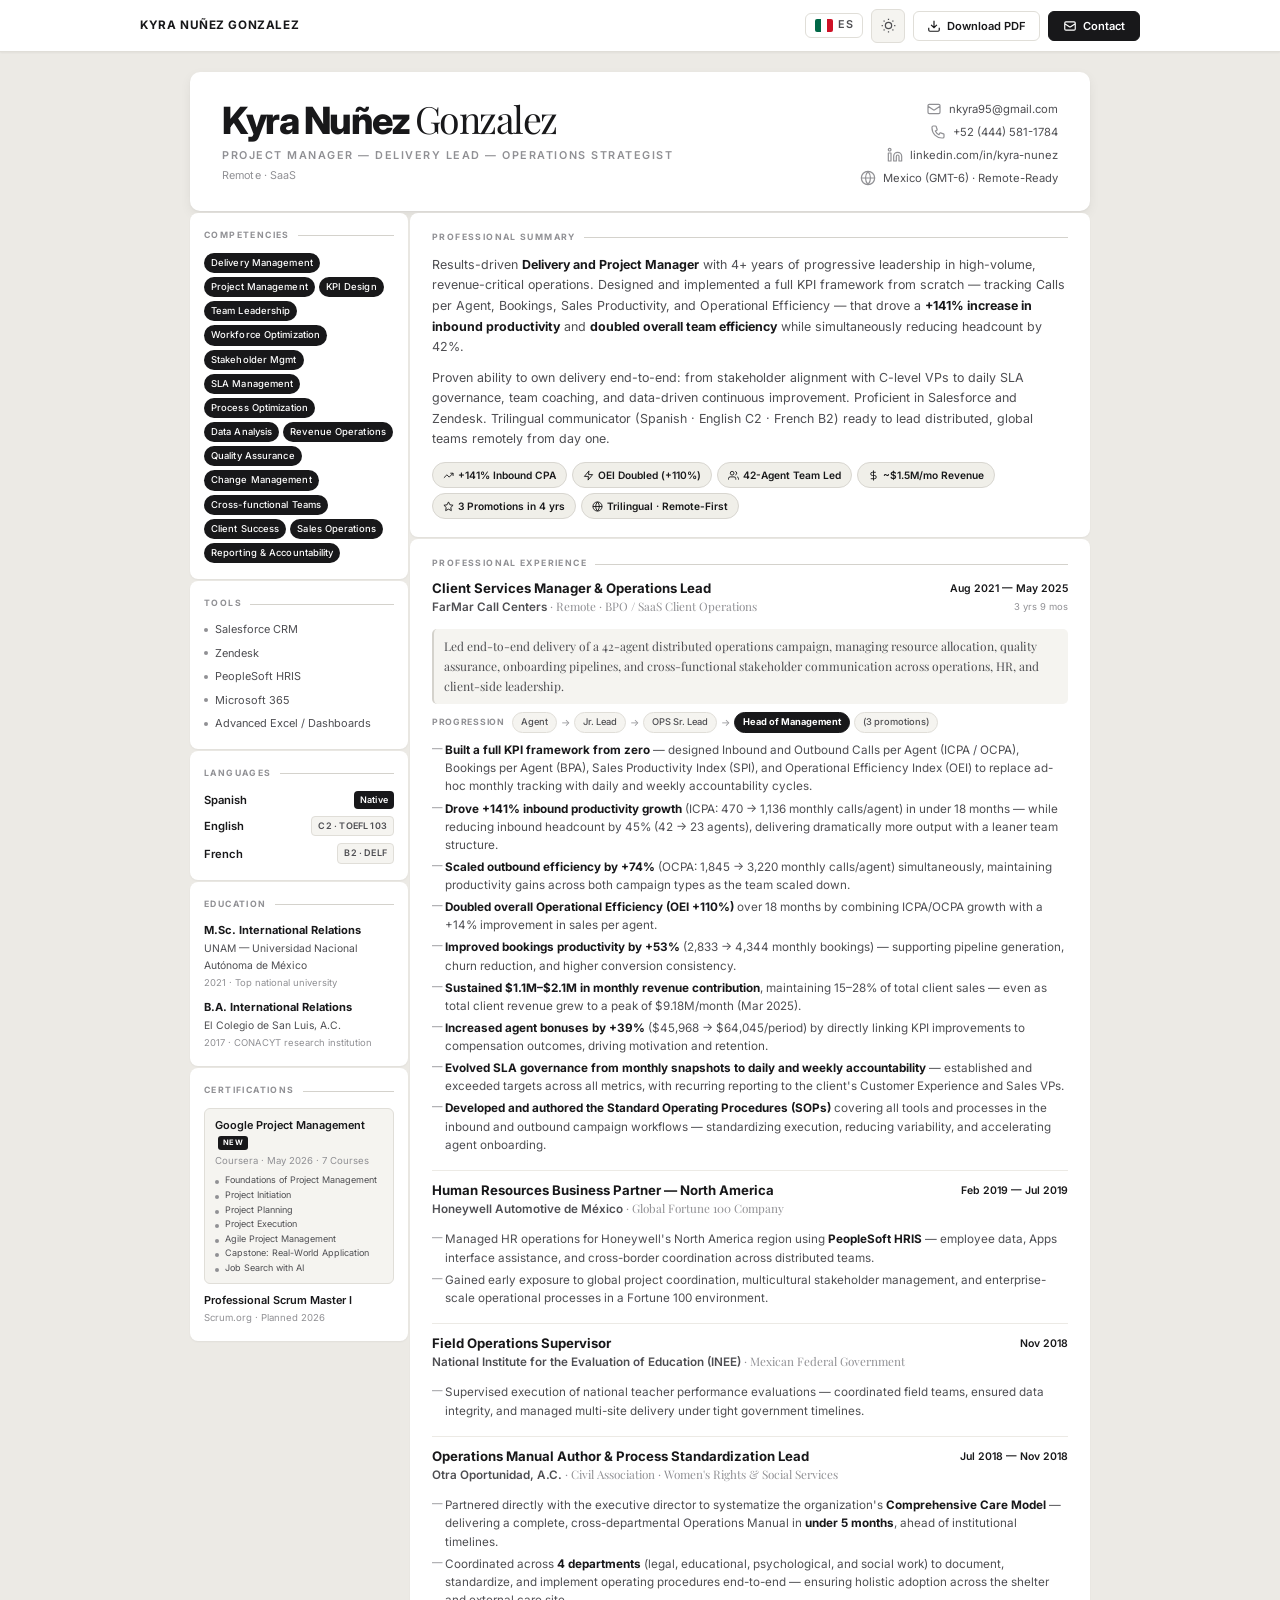
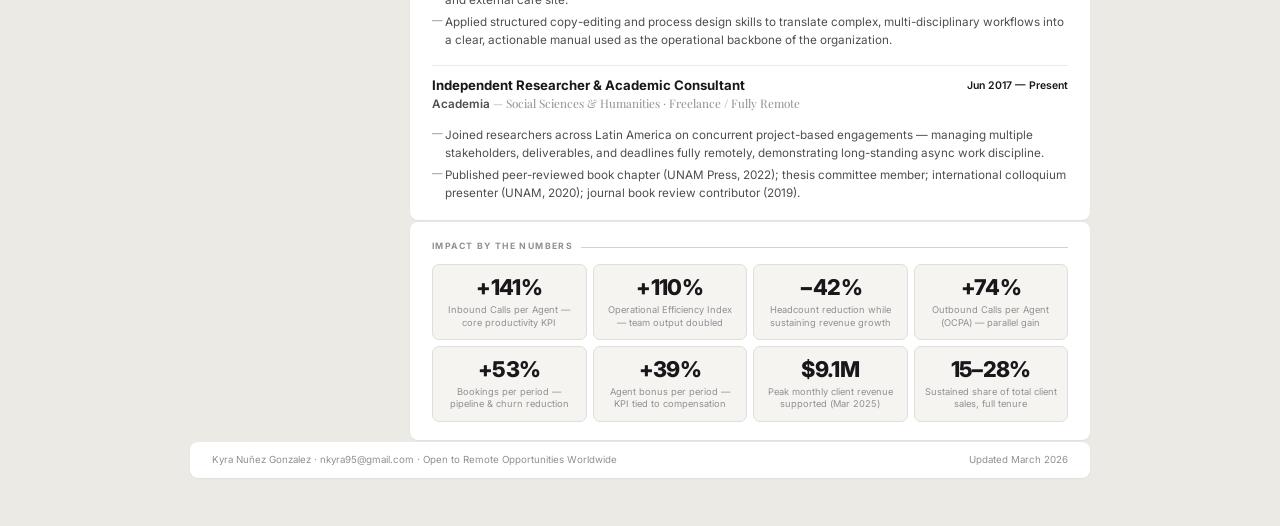
==== cv/index.html @ 31fbdba8 "Move CV to /cv/ subdirectory under kyranunez.work - Copy kyra-cv files into cv/ subfolder (index, st" ====
<!DOCTYPE html>
<html lang="en" data-theme="light">
<head>
  <meta charset="UTF-8" />
  <meta name="viewport" content="width=device-width, initial-scale=1.0" />
  <title>Kyra Nuñez Gonzalez — Project Manager | Delivery Manager</title>
  <link rel="preconnect" href="https://fonts.googleapis.com" />
  <link rel="preconnect" href="https://fonts.gstatic.com" crossorigin />
  <link href="https://fonts.googleapis.com/css2?family=Inter:wght@300;400;500;600;700;800&family=Playfair+Display:wght@400;700&display=swap" rel="stylesheet" />
  <link rel="stylesheet" href="style.css" />
</head>
<body>

  <!-- TOOLBAR -->
  <div class="toolbar no-print">
    <div class="toolbar-inner">
      <span class="toolbar-brand">Kyra Nuñez Gonzalez</span>
      <div class="toolbar-actions">
        <a class="lang-switch no-print" href="index-es.html" title="Ver en español">
          <svg width="18" height="13" viewBox="0 0 18 13" style="border-radius:2px;display:block"><rect width="6" height="13" fill="#006847"/><rect x="6" width="6" height="13" fill="#FFFFFF"/><rect x="12" width="6" height="13" fill="#CE1126"/></svg>
          <span>ES</span>
        </a>
        <button class="btn-icon" id="themeToggle" title="Toggle dark mode" aria-label="Toggle dark mode">
          <svg id="iconSun" width="15" height="15" fill="none" viewBox="0 0 24 24" stroke="currentColor" stroke-width="2"><circle cx="12" cy="12" r="5"/><path d="M12 1v2M12 21v2M4.22 4.22l1.42 1.42M18.36 18.36l1.42 1.42M1 12h2M21 12h2M4.22 19.78l1.42-1.42M18.36 5.64l1.42-1.42"/></svg>
          <svg id="iconMoon" width="15" height="15" fill="none" viewBox="0 0 24 24" stroke="currentColor" stroke-width="2" style="display:none"><path d="M21 12.79A9 9 0 1111.21 3 7 7 0 0021 12.79z"/></svg>
        </button>
        <button class="btn-outline no-print" onclick="window.print()">
          <svg width="14" height="14" fill="none" viewBox="0 0 24 24" stroke="currentColor" stroke-width="2"><path d="M21 15v4a2 2 0 01-2 2H5a2 2 0 01-2-2v-4M7 10l5 5 5-5M12 15V3"/></svg>
          Download PDF
        </button>
        <button class="btn-primary no-print" onclick="copyEmail()">
          <svg width="14" height="14" fill="none" viewBox="0 0 24 24" stroke="currentColor" stroke-width="2"><path d="M3 8l7.89 5.26a2 2 0 002.22 0L21 8M5 19h14a2 2 0 002-2V7a2 2 0 00-2-2H5a2 2 0 00-2 2v10a2 2 0 002 2z"/></svg>
          Contact
        </button>
      </div>
    </div>
  </div>

  <div class="cv-page-wrapper">
    <div class="cv-page">

      <!-- ══ HEADER ══ -->
      <header class="cv-header">
        <div class="header-left">
          <h1 class="name">Kyra Nuñez <span class="name-serif">Gonzalez</span></h1>
          <p class="title">Project Manager — Delivery Lead — Operations Strategist</p>
          <p class="subtitle">Remote · SaaS</p>
        </div>
        <div class="header-right">
          <div class="contact-grid">
            <a href="mailto:nkyra95@gmail.com" class="contact-item">
              <svg class="ci-icon" fill="none" viewBox="0 0 24 24" stroke="currentColor" stroke-width="1.8"><path stroke-linecap="round" stroke-linejoin="round" d="M3 8l7.89 5.26a2 2 0 002.22 0L21 8M5 19h14a2 2 0 002-2V7a2 2 0 00-2-2H5a2 2 0 00-2 2v10a2 2 0 002 2z"/></svg>
              nkyra95@gmail.com
            </a>
            <a href="tel:+524445811784" class="contact-item">
              <svg class="ci-icon" fill="none" viewBox="0 0 24 24" stroke="currentColor" stroke-width="1.8"><path stroke-linecap="round" stroke-linejoin="round" d="M3 5a2 2 0 012-2h3.28a1 1 0 01.948.684l1.498 4.493a1 1 0 01-.502 1.21l-2.257 1.13a11.042 11.042 0 005.516 5.516l1.13-2.257a1 1 0 011.21-.502l4.493 1.498a1 1 0 01.684.949V19a2 2 0 01-2 2h-1C9.716 21 3 14.284 3 6V5z"/></svg>
              +52 (444) 581-1784
            </a>
            <a href="https://www.linkedin.com/in/kyra-n%C3%BA%C3%B1ez-gonz%C3%A1lez-5ab822146/" target="_blank" class="contact-item">
              <svg class="ci-icon" fill="none" viewBox="0 0 24 24" stroke="currentColor" stroke-width="1.8"><path stroke-linecap="round" stroke-linejoin="round" d="M16 8a6 6 0 016 6v7h-4v-7a2 2 0 00-2-2 2 2 0 00-2 2v7h-4v-7a6 6 0 016-6zM2 9h4v12H2z"/><circle cx="4" cy="4" r="2" stroke="currentColor" stroke-width="1.8"/></svg>
              linkedin.com/in/kyra-nunez
            </a>
            <div class="contact-item">
              <svg class="ci-icon" fill="none" viewBox="0 0 24 24" stroke="currentColor" stroke-width="1.8"><circle cx="12" cy="12" r="10"/><path d="M2 12h20M12 2a15.3 15.3 0 010 20M12 2a15.3 15.3 0 000 20"/></svg>
              Mexico (GMT-6) · Remote-Ready
            </div>
          </div>
        </div>
      </header>

      <!-- ══ BODY ══ -->
      <div class="cv-body">

        <!-- ─── SIDEBAR ─── -->
        <aside class="cv-sidebar">

          <div class="sidebar-card">
            <h2 class="section-heading">Competencies</h2>
            <div class="tag-grid">
              <span class="tag">Delivery Management</span>
              <span class="tag">Project Management</span>
              <span class="tag">KPI Design</span>
              <span class="tag">Team Leadership</span>
              <span class="tag">Workforce Optimization</span>
              <span class="tag">Stakeholder Mgmt</span>
              <span class="tag">SLA Management</span>
              <span class="tag">Process Optimization</span>
              <span class="tag">Data Analysis</span>
              <span class="tag">Revenue Operations</span>
              <span class="tag">Quality Assurance</span>
              <span class="tag">Change Management</span>
              <span class="tag">Cross-functional Teams</span>
              <span class="tag">Client Success</span>
              <span class="tag">Sales Operations</span>
              <span class="tag">Reporting &amp; Accountability</span>
            </div>
          </div>

          <div class="sidebar-card">
            <h2 class="section-heading">Tools</h2>
            <ul class="tool-list">
              <li class="tool-row"><span class="tool-dot"></span>Salesforce CRM</li>
              <li class="tool-row"><span class="tool-dot"></span>Zendesk</li>
              <li class="tool-row"><span class="tool-dot"></span>PeopleSoft HRIS</li>
              <li class="tool-row"><span class="tool-dot"></span>Microsoft 365</li>
              <li class="tool-row"><span class="tool-dot"></span>Advanced Excel / Dashboards</li>
            </ul>
          </div>

          <div class="sidebar-card">
            <h2 class="section-heading">Languages</h2>
            <ul class="lang-list">
              <li class="lang-row">
                <span class="lang-name">Spanish</span>
                <span class="lang-badge badge-native">Native</span>
              </li>
              <li class="lang-row">
                <span class="lang-name">English</span>
                <span class="lang-badge badge-c2">C2 · TOEFL 103</span>
              </li>
              <li class="lang-row">
                <span class="lang-name">French</span>
                <span class="lang-badge badge-b2">B2 · DELF</span>
              </li>
            </ul>
          </div>

          <div class="sidebar-card">
            <h2 class="section-heading">Education</h2>
            <ul class="edu-list">
              <li>
                <p class="edu-degree">M.Sc. International Relations</p>
                <p class="edu-school">UNAM — Universidad Nacional Autónoma de México</p>
                <p class="edu-year">2021 · Top national university</p>
              </li>
              <li>
                <p class="edu-degree">B.A. International Relations</p>
                <p class="edu-school">El Colegio de San Luis, A.C.</p>
                <p class="edu-year">2017 · CONACYT research institution</p>
              </li>
            </ul>
          </div>

          <div class="sidebar-card">
            <h2 class="section-heading">Certifications</h2>
            <ul class="cert-list">
              <li class="cert-highlight">
                <p class="cert-name">Google Project Management <span class="cert-badge">New</span></p>
                <p class="cert-sub">Coursera · May 2026 · 7 Courses</p>
                <ul class="cert-modules">
                  <li>Foundations of Project Management</li>
                  <li>Project Initiation</li>
                  <li>Project Planning</li>
                  <li>Project Execution</li>
                  <li>Agile Project Management</li>
                  <li>Capstone: Real-World Application</li>
                  <li>Job Search with AI</li>
                </ul>
              </li>
              <li>
                <p class="cert-name">Professional Scrum Master I</p>
                <p class="cert-sub">Scrum.org · Planned 2026</p>
              </li>
            </ul>
          </div>

        </aside>

        <!-- ─── MAIN ─── -->
        <main class="cv-main">

          <!-- SUMMARY -->
          <div class="main-card">
            <h2 class="section-heading">Professional Summary</h2>
            <p class="summary-text">
              Results-driven <strong>Delivery and Project Manager</strong> with 4+ years of progressive leadership in high-volume, revenue-critical operations. Designed and implemented a full KPI framework from scratch — tracking Calls per Agent, Bookings, Sales Productivity, and Operational Efficiency — that drove a <strong>+141% increase in inbound productivity</strong> and <strong>doubled overall team efficiency</strong> while simultaneously reducing headcount by 42%.
            </p>
            <p class="summary-text">
              Proven ability to own delivery end-to-end: from stakeholder alignment with C-level VPs to daily SLA governance, team coaching, and data-driven continuous improvement. Proficient in Salesforce and Zendesk. Trilingual communicator (Spanish · English C2 · French B2) ready to lead distributed, global teams remotely from day one.
            </p>
            <div class="chips">
              <span class="chip"><svg class="chip-icon" fill="none" viewBox="0 0 24 24" stroke="currentColor" stroke-width="2"><polyline points="22 7 13.5 15.5 8.5 10.5 2 17"/><polyline points="16 7 22 7 22 13"/></svg>+141% Inbound CPA</span>
              <span class="chip"><svg class="chip-icon" fill="none" viewBox="0 0 24 24" stroke="currentColor" stroke-width="2"><polygon points="13 2 3 14 12 14 11 22 21 10 12 10 13 2"/></svg>OEI Doubled (+110%)</span>
              <span class="chip"><svg class="chip-icon" fill="none" viewBox="0 0 24 24" stroke="currentColor" stroke-width="2"><path d="M17 21v-2a4 4 0 0 0-4-4H5a4 4 0 0 0-4 4v2"/><circle cx="9" cy="7" r="4"/><path d="M23 21v-2a4 4 0 0 0-3-3.87"/><path d="M16 3.13a4 4 0 0 1 0 7.75"/></svg>42-Agent Team Led</span>
              <span class="chip"><svg class="chip-icon" fill="none" viewBox="0 0 24 24" stroke="currentColor" stroke-width="2"><line x1="12" y1="1" x2="12" y2="23"/><path d="M17 5H9.5a3.5 3.5 0 0 0 0 7h5a3.5 3.5 0 0 1 0 7H6"/></svg>~$1.5M/mo Revenue</span>
              <span class="chip"><svg class="chip-icon" fill="none" viewBox="0 0 24 24" stroke="currentColor" stroke-width="2"><path d="M12 2l3.09 6.26L22 9.27l-5 4.87 1.18 6.88L12 17.77l-6.18 3.25L7 14.14 2 9.27l6.91-1.01L12 2z"/></svg>3 Promotions in 4 yrs</span>
              <span class="chip"><svg class="chip-icon" fill="none" viewBox="0 0 24 24" stroke="currentColor" stroke-width="2"><circle cx="12" cy="12" r="10"/><line x1="2" y1="12" x2="22" y2="12"/><path d="M12 2a15.3 15.3 0 0 1 4 10 15.3 15.3 0 0 1-4 10 15.3 15.3 0 0 1-4-10 15.3 15.3 0 0 1 4-10z"/></svg>Trilingual · Remote-First</span>
            </div>
          </div>

          <!-- EXPERIENCE -->
          <div class="main-card">
            <h2 class="section-heading">Professional Experience</h2>

            <!-- FarMar -->
            <div class="job">
              <div class="job-header">
                <div>
                  <h3 class="job-title">Client Services Manager &amp; Operations Lead</h3>
                  <p class="job-company"><strong>FarMar Call Centers</strong> · Remote · BPO / SaaS Client Operations</p>
                </div>
                <div class="job-meta">
                  <span class="job-dates">Aug 2021 — May 2025</span>
                  <span class="job-tenure">3 yrs 9 mos</span>
                </div>
              </div>
              <p class="job-overview">Led end-to-end delivery of a 42-agent distributed operations campaign, managing resource allocation, quality assurance, onboarding pipelines, and cross-functional stakeholder communication across operations, HR, and client-side leadership.</p>
              <div class="job-progression">
                <span class="prog-label">Progression</span>
                <span class="prog-step">Agent</span><span class="prog-arrow">→</span>
                <span class="prog-step">Jr. Lead</span><span class="prog-arrow">→</span>
                <span class="prog-step">OPS Sr. Lead</span><span class="prog-arrow">→</span>
                <span class="prog-step final">Head of Management</span>
                <span class="prog-step">(3 promotions)</span>
              </div>
              <ul class="job-bullets">
                <li><strong>Built a full KPI framework from zero</strong> — designed Inbound and Outbound Calls per Agent (ICPA / OCPA), Bookings per Agent (BPA), Sales Productivity Index (SPI), and Operational Efficiency Index (OEI) to replace ad-hoc monthly tracking with daily and weekly accountability cycles.</li>
                <li><strong>Drove +141% inbound productivity growth</strong> (ICPA: 470 → 1,136 monthly calls/agent) in under 18 months — while reducing inbound headcount by 45% (42 → 23 agents), delivering dramatically more output with a leaner team structure.</li>
                <li><strong>Scaled outbound efficiency by +74%</strong> (OCPA: 1,845 → 3,220 monthly calls/agent) simultaneously, maintaining productivity gains across both campaign types as the team scaled down.</li>
                <li><strong>Doubled overall Operational Efficiency (OEI +110%)</strong> over 18 months by combining ICPA/OCPA growth with a +14% improvement in sales per agent.</li>
                <li><strong>Improved bookings productivity by +53%</strong> (2,833 → 4,344 monthly bookings) — supporting pipeline generation, churn reduction, and higher conversion consistency.</li>
                <li><strong>Sustained $1.1M–$2.1M in monthly revenue contribution</strong>, maintaining 15–28% of total client sales — even as total client revenue grew to a peak of $9.18M/month (Mar 2025).</li>
                <li><strong>Increased agent bonuses by +39%</strong> ($45,968 → $64,045/period) by directly linking KPI improvements to compensation outcomes, driving motivation and retention.</li>
                <li><strong>Evolved SLA governance from monthly snapshots to daily and weekly accountability</strong> — established and exceeded targets across all metrics, with recurring reporting to the client's Customer Experience and Sales VPs.</li>
                <li><strong>Developed and authored the Standard Operating Procedures (SOPs)</strong> covering all tools and processes in the inbound and outbound campaign workflows — standardizing execution, reducing variability, and accelerating agent onboarding.</li>
              </ul>
            </div>

            <div class="job-divider"></div>

            <!-- Honeywell -->
            <div class="job">
              <div class="job-header">
                <div>
                  <h3 class="job-title">Human Resources Business Partner — North America</h3>
                  <p class="job-company"><strong>Honeywell Automotive de México</strong> · Global Fortune 100 Company</p>
                </div>
                <div class="job-meta">
                  <span class="job-dates">Feb 2019 — Jul 2019</span>
                </div>
              </div>
              <ul class="job-bullets">
                <li>Managed HR operations for Honeywell's North America region using <strong>PeopleSoft HRIS</strong> — employee data, Apps interface assistance, and cross-border coordination across distributed teams.</li>
                <li>Gained early exposure to global project coordination, multicultural stakeholder management, and enterprise-scale operational processes in a Fortune 100 environment.</li>
              </ul>
            </div>

            <div class="job-divider"></div>

            <!-- INEE -->
            <div class="job">
              <div class="job-header">
                <div>
                  <h3 class="job-title">Field Operations Supervisor</h3>
                  <p class="job-company"><strong>National Institute for the Evaluation of Education (INEE)</strong> · Mexican Federal Government</p>
                </div>
                <div class="job-meta">
                  <span class="job-dates">Nov 2018</span>
                </div>
              </div>
              <ul class="job-bullets">
                <li>Supervised execution of national teacher performance evaluations — coordinated field teams, ensured data integrity, and managed multi-site delivery under tight government timelines.</li>
              </ul>
            </div>

            <div class="job-divider"></div>

            <!-- Otra Oportunidad -->
            <div class="job">
              <div class="job-header">
                <div>
                  <h3 class="job-title">Operations Manual Author &amp; Process Standardization Lead</h3>
                  <p class="job-company"><strong>Otra Oportunidad, A.C.</strong> · Civil Association · Women's Rights &amp; Social Services</p>
                </div>
                <div class="job-meta">
                  <span class="job-dates">Jul 2018 — Nov 2018</span>
                </div>
              </div>
              <ul class="job-bullets">
                <li>Partnered directly with the executive director to systematize the organization's <strong>Comprehensive Care Model</strong> — delivering a complete, cross-departmental Operations Manual in <strong>under 5 months</strong>, ahead of institutional timelines.</li>
                <li>Coordinated across <strong>4 departments</strong> (legal, educational, psychological, and social work) to document, standardize, and implement operating procedures end-to-end — ensuring holistic adoption across the shelter and external care site.</li>
                <li>Applied structured copy-editing and process design skills to translate complex, multi-disciplinary workflows into a clear, actionable manual used as the operational backbone of the organization.</li>
              </ul>
            </div>

            <div class="job-divider"></div>

            <!-- Academia -->
            <div class="job">
              <div class="job-header">
                <div>
                  <h3 class="job-title">Independent Researcher &amp; Academic Consultant</h3>
                  <p class="job-company"><strong>Academia</strong> — Social Sciences &amp; Humanities · Freelance / Fully Remote</p>
                </div>
                <div class="job-meta">
                  <span class="job-dates">Jun 2017 — Present</span>
                </div>
              </div>
              <ul class="job-bullets">
                <li>Joined researchers across Latin America on concurrent project-based engagements — managing multiple stakeholders, deliverables, and deadlines fully remotely, demonstrating long-standing async work discipline.</li>
                <li>Published peer-reviewed book chapter (UNAM Press, 2022); thesis committee member; international colloquium presenter (UNAM, 2020); journal book review contributor (2019).</li>
              </ul>
            </div>

          </div>

          <!-- ACHIEVEMENTS -->
          <div class="main-card">
            <h2 class="section-heading">Impact by the Numbers</h2>
            <div class="achievements-grid">
              <div class="achievement-card">
                <div class="achievement-metric">+141%</div>
                <div class="achievement-label">Inbound Calls per Agent — core productivity KPI</div>
              </div>
              <div class="achievement-card">
                <div class="achievement-metric">+110%</div>
                <div class="achievement-label">Operational Efficiency Index — team output doubled</div>
              </div>
              <div class="achievement-card">
                <div class="achievement-metric">−42%</div>
                <div class="achievement-label">Headcount reduction while sustaining revenue growth</div>
              </div>
              <div class="achievement-card">
                <div class="achievement-metric">+74%</div>
                <div class="achievement-label">Outbound Calls per Agent (OCPA) — parallel gain</div>
              </div>
              <div class="achievement-card">
                <div class="achievement-metric">+53%</div>
                <div class="achievement-label">Bookings per period — pipeline &amp; churn reduction</div>
              </div>
              <div class="achievement-card">
                <div class="achievement-metric">+39%</div>
                <div class="achievement-label">Agent bonus per period — KPI tied to compensation</div>
              </div>
              <div class="achievement-card">
                <div class="achievement-metric">$9.1M</div>
                <div class="achievement-label">Peak monthly client revenue supported (Mar 2025)</div>
              </div>
              <div class="achievement-card">
                <div class="achievement-metric">15–28%</div>
                <div class="achievement-label">Sustained share of total client sales, full tenure</div>
              </div>
            </div>
          </div>

        </main>
      </div>

      <!-- FOOTER -->
      <footer class="cv-footer no-print">
        <span>Kyra Nuñez Gonzalez · nkyra95@gmail.com · Open to Remote Opportunities Worldwide</span>
        <span>Updated March 2026</span>
      </footer>

    </div>
  </div>

  <script src="app.js"></script>
</body>
</html>
---- cv/style.css ----
/* ═══════════════════════════════════════════════════════════
   KYRA NUÑEZ GONZALEZ — CV 2026
   Design: Editorial × Tech Industry
   B&W typographic contrast · Cards on warm gray · Dark mode
   ═══════════════════════════════════════════════════════════ */

/* ── GOOGLE FONTS ── */
@import url('https://fonts.googleapis.com/css2?family=Inter:wght@300;400;500;600;700;800&family=Playfair+Display:wght@400;700&display=swap');

/* ── LIGHT MODE TOKENS ── */
:root {
  --bg:           #ECEAE5;
  --surface:      #FFFFFF;
  --surface-2:    #F5F4F0;
  --text-1:       #18181A;
  --text-2:       #4E4E52;
  --text-3:       #909094;
  --border:       #E0DED8;
  --border-light: #ECEAE5;
  --tag-bg:       #18181A;
  --tag-text:     #FFFFFF;
  --chip-bg:      #F0EFE9;
  --chip-border:  #D8D6D0;
  --rule:         #D4D2CC;
  --progression-bg: #F7F6F2;
  --card-shadow:  0 1px 2px rgba(0,0,0,.04), 0 4px 12px rgba(0,0,0,.06);
  --card-shadow-sm: 0 1px 2px rgba(0,0,0,.05);
  --promo-line:   #18181A;
  --font-body:    'Inter', system-ui, -apple-system, sans-serif;
  --font-serif:   'Playfair Display', Georgia, 'Times New Roman', serif;
}

/* ── DARK MODE TOKENS ── */
[data-theme="dark"] {
  --bg:           #141412;
  --surface:      #1E1E1C;
  --surface-2:    #252523;
  --text-1:       #F0EFEB;
  --text-2:       #A8A8A3;
  --text-3:       #686864;
  --border:       #2C2C2A;
  --border-light: #242422;
  --tag-bg:       #F0EFEB;
  --tag-text:     #18181A;
  --chip-bg:      #252523;
  --chip-border:  #383836;
  --rule:         #303030;
  --progression-bg: #232321;
  --card-shadow:  0 1px 2px rgba(0,0,0,.3), 0 4px 12px rgba(0,0,0,.25);
  --card-shadow-sm: 0 1px 2px rgba(0,0,0,.3);
  --promo-line:   #F0EFEB;
}

/* ── RESET ── */
*, *::before, *::after { box-sizing: border-box; margin: 0; padding: 0; }
html { font-size: 15px; scroll-behavior: smooth; }
body {
  font-family: var(--font-body);
  background: var(--bg);
  color: var(--text-1);
  line-height: 1.6;
  -webkit-font-smoothing: antialiased;
  -moz-osx-font-smoothing: grayscale;
  transition: background .25s, color .25s;
}
a { color: inherit; text-decoration: none; }
ul { list-style: none; }

/* ══════════════════════════════════════
   TOOLBAR
══════════════════════════════════════ */
.toolbar {
  position: fixed; top: 0; left: 0; right: 0;
  height: 52px;
  background: var(--surface);
  border-bottom: 1px solid var(--border);
  display: flex; align-items: center;
  z-index: 100;
  box-shadow: var(--card-shadow-sm);
  transition: background .25s, border-color .25s;
}
.toolbar-inner {
  width: 100%; max-width: 1040px;
  margin: 0 auto; padding: 0 20px;
  display: flex; align-items: center; justify-content: space-between;
}
.toolbar-brand {
  font-size: .78rem; font-weight: 700;
  letter-spacing: .05em; text-transform: uppercase;
  color: var(--text-1);
}
.toolbar-actions { display: flex; gap: 8px; align-items: center; }

.lang-switch {
  display: flex; align-items: center; gap: 5px;
  padding: 5px 9px;
  border: 1.5px solid var(--border);
  border-radius: 6px;
  background: transparent;
  color: var(--text-2);
  font-family: var(--font-body);
  font-size: .72rem; font-weight: 600;
  letter-spacing: .03em;
  text-decoration: none;
  cursor: pointer; transition: all .15s;
  line-height: 1;
}
.lang-switch:hover {
  background: var(--surface-2);
  border-color: var(--text-3);
  color: var(--text-1);
}

.btn-icon {
  width: 34px; height: 34px;
  display: flex; align-items: center; justify-content: center;
  background: var(--surface-2);
  border: 1px solid var(--border);
  border-radius: 6px;
  color: var(--text-2);
  cursor: pointer;
  transition: all .15s;
}
.btn-icon:hover { background: var(--text-1); color: var(--surface); border-color: var(--text-1); }

.btn-outline {
  display: flex; align-items: center; gap: 6px;
  text-decoration: none;
  padding: 7px 13px;
  background: var(--surface);
  border: 1.5px solid var(--border);
  border-radius: 6px;
  color: var(--text-1);
  font-family: var(--font-body);
  font-size: .74rem; font-weight: 600;
  cursor: pointer; transition: all .15s;
}
.btn-outline:hover { background: var(--text-1); color: var(--surface); border-color: var(--text-1); }

.btn-primary {
  display: flex; align-items: center; gap: 6px;
  padding: 7px 14px;
  background: var(--text-1);
  border: 1.5px solid var(--text-1);
  border-radius: 6px;
  color: var(--surface);
  font-family: var(--font-body);
  font-size: .74rem; font-weight: 600;
  cursor: pointer; transition: all .15s;
}
.btn-primary:hover { opacity: .82; }

/* ══════════════════════════════════════
   PAGE WRAPPER
══════════════════════════════════════ */
.cv-page-wrapper {
  padding: 72px 16px 48px;
  display: flex; justify-content: center;
  min-height: 100vh;
}
.cv-page {
  width: 900px; max-width: 100%;
  display: flex; flex-direction: column;
  gap: 2px;
}

/* ══════════════════════════════════════
   HEADER CARD
══════════════════════════════════════ */
.cv-header {
  background: var(--surface);
  border-radius: 10px;
  box-shadow: var(--card-shadow);
  padding: 28px 32px 24px;
  display: flex; align-items: flex-start;
  justify-content: space-between; gap: 24px;
  transition: background .25s, box-shadow .25s;
}
.header-left {}
.name {
  font-size: 2.5rem; font-weight: 800;
  letter-spacing: -.04em; line-height: 1;
  color: var(--text-1);
}
.name-serif {
  font-family: var(--font-serif);
  font-weight: 400;
}
.title {
  margin-top: 7px;
  font-size: .72rem; font-weight: 600;
  letter-spacing: .14em; text-transform: uppercase;
  color: var(--text-3);
}
.subtitle {
  margin-top: 3px;
  font-size: .72rem;
  color: var(--text-3);
  letter-spacing: .01em;
}
.header-right { flex-shrink: 0; }
.contact-grid {
  display: flex; flex-direction: column;
  gap: 5px; align-items: flex-end;
}
.contact-item {
  display: flex; align-items: center; gap: 7px;
  font-size: .75rem; color: var(--text-2);
  transition: color .15s;
}
.contact-item:hover { color: var(--text-1); }
.ci-icon {
  width: 16px; height: 16px; flex-shrink: 0;
  color: var(--text-3);
}

/* ══════════════════════════════════════
   BODY GRID
══════════════════════════════════════ */
.cv-body {
  display: grid;
  grid-template-columns: 218px 1fr;
  gap: 2px;
  align-items: start;
}

/* ── SIDEBAR ── */
.cv-sidebar {
  display: flex; flex-direction: column; gap: 2px;
}
.sidebar-card {
  background: var(--surface);
  border-radius: 8px;
  box-shadow: var(--card-shadow-sm);
  padding: 16px 14px;
  transition: background .25s;
}

/* ── MAIN ── */
.cv-main {
  display: flex; flex-direction: column; gap: 2px;
}
.main-card {
  background: var(--surface);
  border-radius: 8px;
  box-shadow: var(--card-shadow-sm);
  padding: 18px 22px;
  transition: background .25s;
}

/* ══════════════════════════════════════
   SECTION HEADINGS — editorial rule style
══════════════════════════════════════ */
.section-heading {
  font-size: .58rem; font-weight: 700;
  letter-spacing: .16em; text-transform: uppercase;
  color: var(--text-3);
  display: flex; align-items: center; gap: 8px;
  margin-bottom: 10px;
}
.section-heading::after {
  content: '';
  flex: 1; height: 1px;
  background: var(--rule);
}

/* ══════════════════════════════════════
   SIDEBAR COMPONENTS
══════════════════════════════════════ */

/* Tags */
.tag-grid { display: flex; flex-wrap: wrap; gap: 4px; }
.tag {
  display: inline-block;
  padding: 3px 7px;
  background: var(--tag-bg);
  color: var(--tag-text);
  border-radius: 100px;
  font-size: .63rem; font-weight: 500;
  line-height: 1.5;
  letter-spacing: .01em;
  transition: background .25s, color .25s;
}

/* Tools */
.tool-list { display: flex; flex-direction: column; gap: 6px; }
.tool-row {
  display: flex; align-items: center; gap: 7px;
  font-size: .73rem; color: var(--text-2);
}
.tool-dot {
  width: 4px; height: 4px; flex-shrink: 0;
  background: var(--text-3); border-radius: 50%;
}

/* Languages */
.lang-list { display: flex; flex-direction: column; gap: 7px; }
.lang-row {
  display: flex; align-items: center;
  justify-content: space-between;
}
.lang-name { font-size: .75rem; font-weight: 600; color: var(--text-1); }
.lang-badge {
  font-size: .6rem; font-weight: 600;
  padding: 2px 6px; border-radius: 4px;
  letter-spacing: .02em;
}
.badge-native { background: var(--text-1); color: var(--surface); }
.badge-c2 { background: var(--surface-2); color: var(--text-2); border: 1px solid var(--border); }
.badge-b2 { background: var(--surface-2); color: var(--text-2); border: 1px solid var(--border); }

/* Education */
.edu-list { display: flex; flex-direction: column; gap: 9px; }
.edu-degree { font-size: .74rem; font-weight: 700; color: var(--text-1); }
.edu-school { font-size: .69rem; color: var(--text-2); margin-top: 1px; }
.edu-year   { font-size: .63rem; color: var(--text-3); margin-top: 1px; }

/* Certifications */
.cert-list { display: flex; flex-direction: column; gap: 8px; }
.cert-name { font-size: .73rem; font-weight: 600; color: var(--text-1); }
.cert-sub  { font-size: .64rem; color: var(--text-3); margin-top: 1px; }
.cert-highlight {
  background: var(--surface-2);
  border: 1px solid var(--border);
  border-radius: 6px;
  padding: 8px 10px;
}
.cert-badge {
  display: inline-block;
  font-size: .5rem;
  font-weight: 700;
  letter-spacing: .06em;
  text-transform: uppercase;
  padding: 1px 5px;
  border-radius: 3px;
  background: var(--text-1);
  color: var(--surface);
  vertical-align: middle;
  margin-left: 3px;
  position: relative;
  top: -1px;
}
.cert-modules {
  display: flex;
  flex-direction: column;
  gap: 2px;
  margin-top: 6px;
  padding-left: 0;
}
.cert-modules li {
  font-size: .6rem;
  color: var(--text-2);
  line-height: 1.4;
  padding-left: 10px;
  position: relative;
}
.cert-modules li::before {
  content: '';
  position: absolute;
  left: 0;
  top: 6px;
  width: 4px;
  height: 4px;
  background: var(--text-3);
  border-radius: 50%;
}

/* ══════════════════════════════════════
   SUMMARY
══════════════════════════════════════ */
.summary-text {
  font-size: .83rem; line-height: 1.65;
  color: var(--text-2); margin-bottom: 10px;
}
.summary-text strong { color: var(--text-1); font-weight: 700; }
.summary-text:last-of-type { margin-bottom: 12px; }
.chips {
  display: flex; flex-wrap: wrap; gap: 5px;
}
.chip {
  display: inline-flex; align-items: center; gap: 4px;
  padding: 4px 10px;
  background: var(--chip-bg);
  border: 1px solid var(--chip-border);
  border-radius: 100px;
  font-size: .68rem; font-weight: 600;
  color: var(--text-1);
  transition: background .25s, border-color .25s;
}
.chip-icon { width: 11px; height: 11px; flex-shrink: 0; }

/* ══════════════════════════════════════
   EXPERIENCE
══════════════════════════════════════ */
.job { margin-bottom: 16px; }
.job:last-child { margin-bottom: 0; }

.job-header {
  display: flex; align-items: flex-start;
  justify-content: space-between; gap: 10px;
  margin-bottom: 4px;
}
.job-title {
  font-size: .88rem; font-weight: 700;
  color: var(--text-1); line-height: 1.2;
}
.job-meta {
  display: flex; flex-direction: column; align-items: flex-end;
  flex-shrink: 0;
}
.job-dates {
  font-size: .7rem; font-weight: 600;
  color: var(--text-1); white-space: nowrap;
}
.job-tenure {
  font-size: .63rem; color: var(--text-3);
  margin-top: 1px;
}
.job-company {
  font-family: var(--font-serif);
  font-size: .78rem; color: var(--text-3);
  margin-bottom: 8px;
}
.job-company strong { font-family: var(--font-body); font-weight: 600; color: var(--text-2); }

/* Job overview — editorial lede */
.job-overview {
  font-family: var(--font-serif);
  font-size: .8rem; line-height: 1.65;
  color: var(--text-2);
  margin-bottom: 8px;
  padding: 8px 10px;
  background: var(--surface-2);
  border-radius: 5px;
  border-left: 2px solid var(--rule);
}

/* Career progression */
.job-progression {
  font-size: .66rem;
  margin-bottom: 8px;
  display: flex; align-items: center; gap: 4px;
  flex-wrap: wrap;
}
.prog-label {
  font-weight: 700; color: var(--text-3);
  font-size: .58rem; letter-spacing: .08em; text-transform: uppercase;
  margin-right: 3px;
}
.prog-step {
  display: inline-flex; align-items: center;
  padding: 2px 8px;
  background: var(--surface-2);
  border: 1px solid var(--border);
  border-radius: 100px;
  font-size: .62rem; font-weight: 500;
  color: var(--text-2);
  transition: background .2s, color .2s, border-color .2s;
}
.prog-step.final {
  background: var(--tag-bg);
  color: var(--tag-text);
  border-color: var(--tag-bg);
  font-weight: 700;
}
.prog-arrow { color: var(--text-3); font-size: .65rem; line-height: 1; }

/* Bullets */
.job-bullets { display: flex; flex-direction: column; gap: 4px; }
.job-bullets li {
  font-size: .78rem; color: var(--text-2);
  line-height: 1.55; padding-left: 13px;
  position: relative;
}
.job-bullets li::before {
  content: '—';
  position: absolute; left: 0;
  color: var(--text-3); font-size: .7rem; top: 0;
}
.job-bullets li strong { color: var(--text-1); font-weight: 700; }

/* Job divider */
.job-divider {
  height: 1px; background: var(--border-light);
  margin: 12px 0;
}

/* ══════════════════════════════════════
   ACHIEVEMENTS GRID
══════════════════════════════════════ */
.achievements-grid {
  display: grid;
  grid-template-columns: repeat(4, 1fr);
  gap: 6px;
}
.achievement-card {
  background: var(--surface-2);
  border: 1px solid var(--border);
  border-radius: 7px;
  padding: 12px 10px 10px;
  text-align: center;
  transition: background .15s, border-color .15s, transform .35s, opacity .35s;
}
.achievement-card.card-enter {
  opacity: 0;
  transform: translateY(10px);
}
.achievement-card.card-visible {
  opacity: 1;
  transform: translateY(0);
}
.achievement-card:hover {
  background: var(--text-1);
  border-color: var(--text-1);
}
.achievement-card:hover .achievement-metric { color: var(--surface); }
.achievement-card:hover .achievement-label  { color: rgba(255,255,255,.6); }

/* Dark mode: hover background is light (#F0EFEB), so text must be dark */
[data-theme="dark"] .achievement-card:hover .achievement-metric { color: #18181A; }
[data-theme="dark"] .achievement-card:hover .achievement-label  { color: rgba(0,0,0,.55); }
.achievement-metric {
  font-size: 1.45rem; font-weight: 800;
  letter-spacing: -.03em; line-height: 1;
  color: var(--text-1); margin-bottom: 5px;
  transition: color .15s;
}
.achievement-label {
  font-size: .62rem; color: var(--text-3);
  line-height: 1.35; transition: color .15s;
}

/* ══════════════════════════════════════
   FOOTER
══════════════════════════════════════ */
.cv-footer {
  background: var(--surface);
  border-radius: 8px;
  box-shadow: var(--card-shadow-sm);
  padding: 10px 22px;
  display: flex; justify-content: space-between; align-items: center;
  font-size: .65rem; color: var(--text-3);
  transition: background .25s;
}

/* ══════════════════════════════════════
   PRINT / PDF  —  Letter portrait, multi-page, respects theme
   Safari ignores @page size, so we force portrait by
   constraining content width to 7.5in (letter minus margins).
══════════════════════════════════════ */
@media print {
  @page { size: 8.5in 11in; margin: 0.5in; }

  /* Force backgrounds & colors to print exactly as on screen */
  *, *::before, *::after {
    -webkit-print-color-adjust: exact !important;
    print-color-adjust: exact !important;
  }

  /* ── Force portrait width (Safari fix) ── */
  html {
    width: 7.5in !important;
    max-width: 7.5in !important;
    overflow: visible !important;
  }
  body {
    width: 7.5in !important;
    max-width: 7.5in !important;
    margin: 0 !important;
    padding: 0 !important;
  }

  /* Hide non-print elements */
  .no-print { display: none !important; }

  /* Remove wrapper chrome, keep background from theme */
  .cv-page-wrapper {
    padding: 0 !important; min-height: 0;
    background: var(--bg);
    width: 100% !important; max-width: 7.5in !important;
  }
  .cv-page {
    width: 100% !important; max-width: 7.5in !important;
    gap: 1px;
  }

  /* Header — fit in portrait width */
  .cv-header {
    border-radius: 0; box-shadow: none;
    padding: 12px 14px 10px;
    border-bottom: 1px solid var(--border);
    gap: 12px;
  }
  .name { font-size: 2rem; }
  .contact-item { font-size: .68rem; }
  .ci-icon { width: 13px; height: 13px; }

  /* Body grid — tighter sidebar for portrait */
  .cv-body { grid-template-columns: 190px 1fr; gap: 0; }
  .sidebar-card {
    border-radius: 0; box-shadow: none;
    padding: 8px 10px;
    border-right: 1px solid var(--border);
  }
  .main-card {
    border-radius: 0; box-shadow: none;
    padding: 8px 14px;
  }

  /* Slightly smaller text to fit portrait width comfortably */
  .summary-text { font-size: .78rem; line-height: 1.4; }
  .job-title { font-size: .88rem; }
  .job-company { font-size: .73rem; }
  .job-overview { font-size: .72rem; line-height: 1.35; }
  .job-bullets li { font-size: .72rem; line-height: 1.38; }
  .tag { font-size: .62rem; }
  .chip { font-size: .65rem; }

  /* Prevent awkward page breaks */
  .cv-header { break-inside: avoid; }
  .job { break-inside: avoid; }
  .achievements-grid { break-inside: avoid; }
  .sidebar-card { break-inside: avoid; }

  /* Achievement cards always visible (override JS animation) */
  .achievement-card.card-enter,
  .achievement-card.card-visible { opacity: 1 !important; transform: none !important; }

  /* Remove hover states */
  .achievement-card:hover { background: var(--surface-2); border-color: var(--border); }
  .achievement-card:hover .achievement-metric { color: var(--text-1); }
  .achievement-card:hover .achievement-label  { color: var(--text-3); }

  /* Links & footer */
  a { color: inherit !important; text-decoration: none !important; }
  .cv-footer { box-shadow: none; border-top: 1px solid var(--border); }
}

/* ══════════════════════════════════════
   RESPONSIVE
══════════════════════════════════════ */
@media (max-width: 720px) {
  .cv-header { flex-direction: column; gap: 14px; }
  .contact-grid { align-items: flex-start; }
  .cv-body { grid-template-columns: 1fr; }
  .achievements-grid { grid-template-columns: repeat(2, 1fr); }
  .cv-page-wrapper { padding: 60px 0 32px; }
  .cv-page { gap: 1px; }
  .cv-header, .sidebar-card, .main-card, .cv-footer {
    border-radius: 0;
  }
}

/* ── TOAST ── */
.cv-toast {
  position: fixed; bottom: 24px; left: 50%;
  transform: translateX(-50%);
  background: var(--text-1); color: var(--surface);
  padding: 9px 18px; border-radius: 7px;
  font-size: .78rem; font-weight: 600;
  box-shadow: 0 4px 20px rgba(0,0,0,.18);
  z-index: 999; animation: fadeUp .2s ease;
}
@keyframes fadeUp {
  from { opacity: 0; transform: translateX(-50%) translateY(8px); }
  to   { opacity: 1; transform: translateX(-50%) translateY(0); }
}
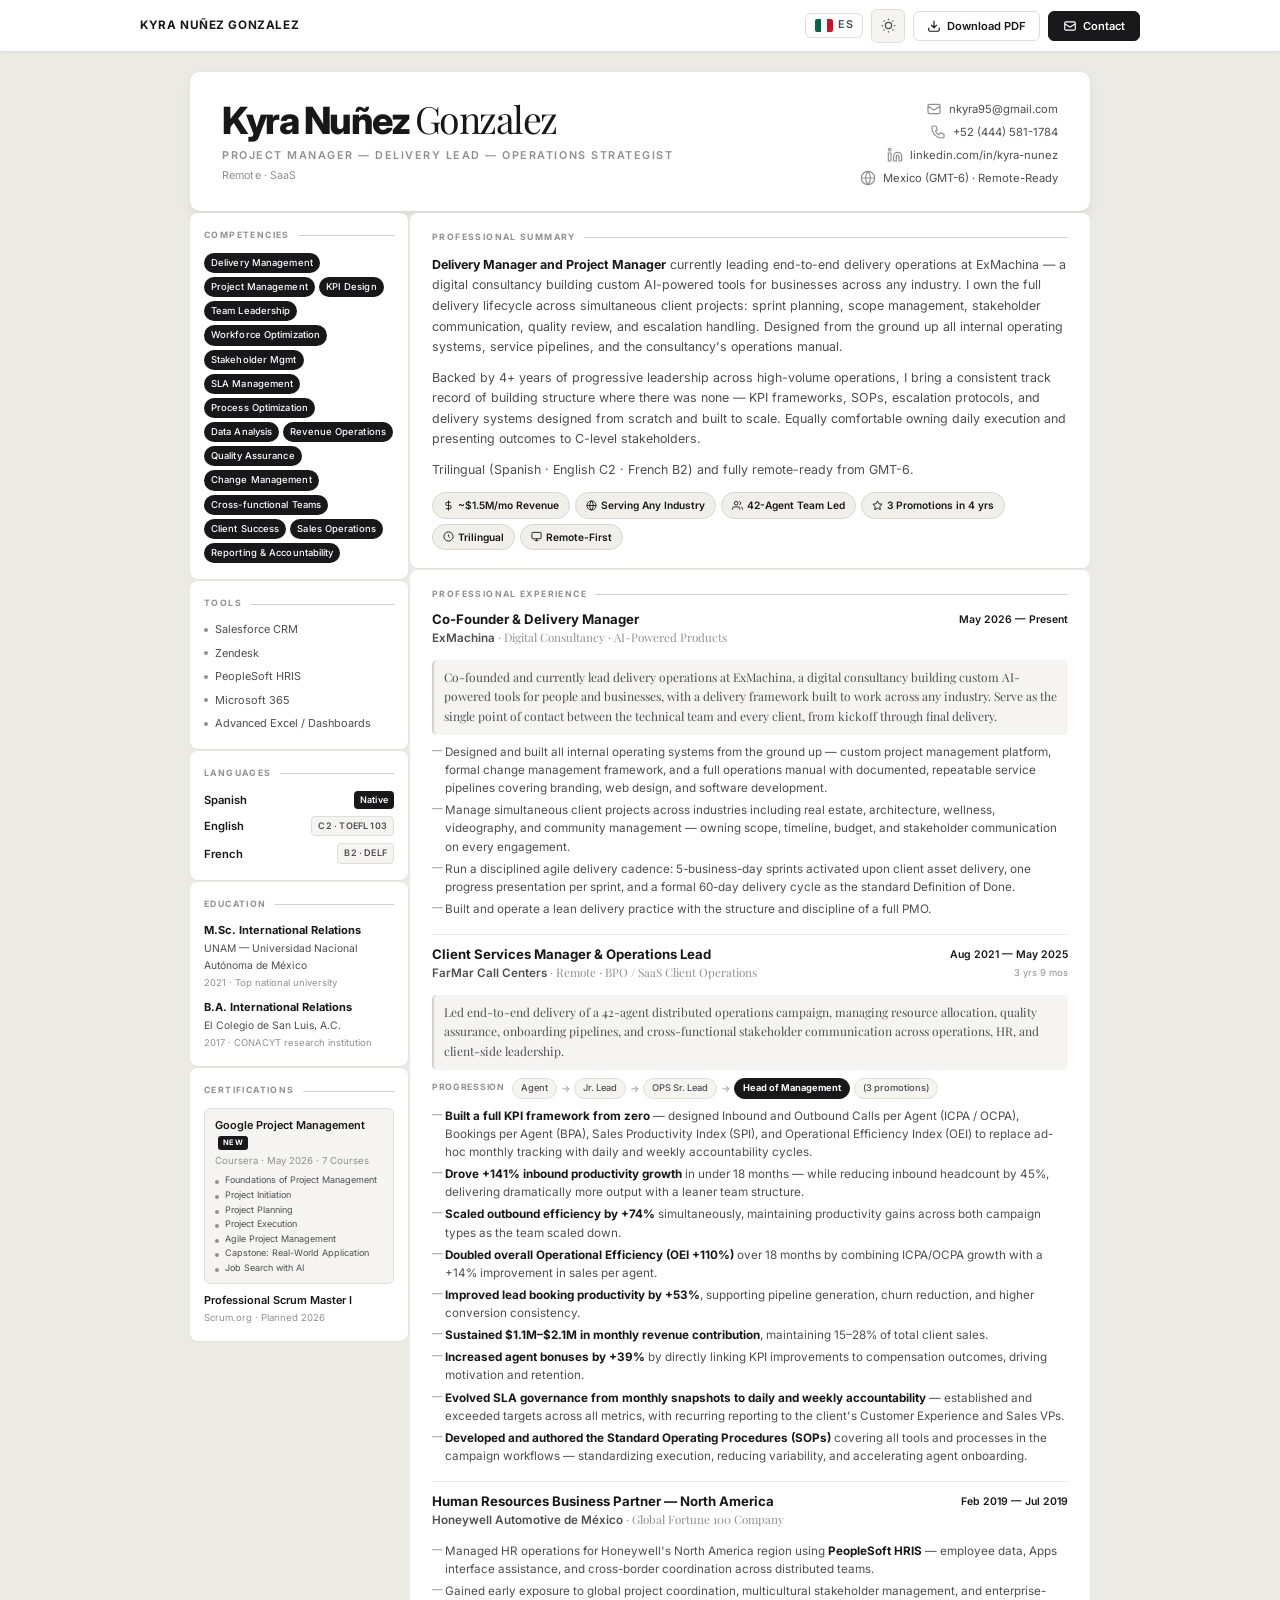
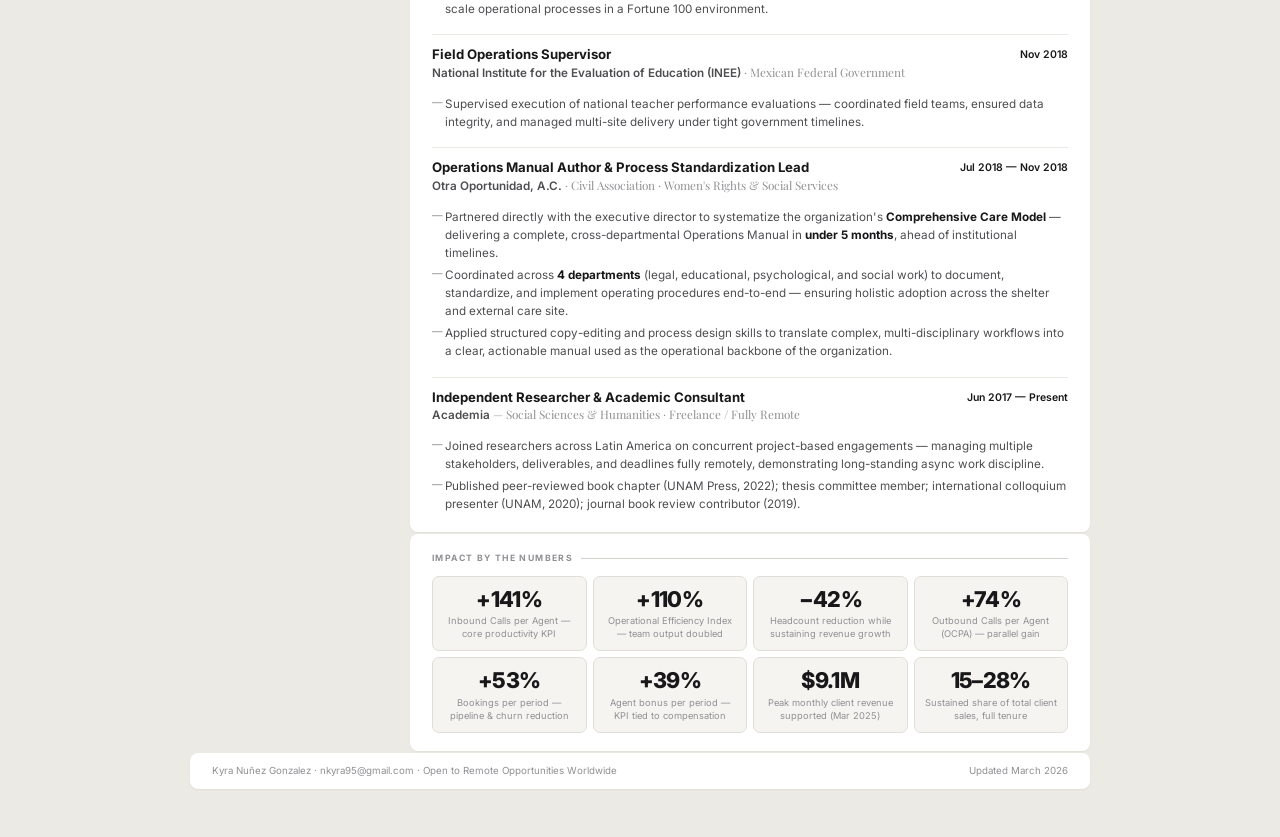
==== commit 708f4b8a: "Add ExMachina project + update CV with new experience Portfolio: - Add ExMachina as project 01 (plac" ====
--- a/cv/index.html
+++ b/cv/index.html
@@ -173,24 +173,49 @@
           <div class="main-card">
             <h2 class="section-heading">Professional Summary</h2>
             <p class="summary-text">
-              Results-driven <strong>Delivery and Project Manager</strong> with 4+ years of progressive leadership in high-volume, revenue-critical operations. Designed and implemented a full KPI framework from scratch — tracking Calls per Agent, Bookings, Sales Productivity, and Operational Efficiency — that drove a <strong>+141% increase in inbound productivity</strong> and <strong>doubled overall team efficiency</strong> while simultaneously reducing headcount by 42%.
+              <strong>Delivery Manager and Project Manager</strong> currently leading end-to-end delivery operations at ExMachina — a digital consultancy building custom AI-powered tools for businesses across any industry. I own the full delivery lifecycle across simultaneous client projects: sprint planning, scope management, stakeholder communication, quality review, and escalation handling. Designed from the ground up all internal operating systems, service pipelines, and the consultancy's operations manual.
             </p>
             <p class="summary-text">
-              Proven ability to own delivery end-to-end: from stakeholder alignment with C-level VPs to daily SLA governance, team coaching, and data-driven continuous improvement. Proficient in Salesforce and Zendesk. Trilingual communicator (Spanish · English C2 · French B2) ready to lead distributed, global teams remotely from day one.
+              Backed by 4+ years of progressive leadership across high-volume operations, I bring a consistent track record of building structure where there was none — KPI frameworks, SOPs, escalation protocols, and delivery systems designed from scratch and built to scale. Equally comfortable owning daily execution and presenting outcomes to C-level stakeholders.
+            </p>
+            <p class="summary-text">
+              Trilingual (Spanish · English C2 · French B2) and fully remote-ready from GMT-6.
             </p>
             <div class="chips">
-              <span class="chip"><svg class="chip-icon" fill="none" viewBox="0 0 24 24" stroke="currentColor" stroke-width="2"><polyline points="22 7 13.5 15.5 8.5 10.5 2 17"/><polyline points="16 7 22 7 22 13"/></svg>+141% Inbound CPA</span>
-              <span class="chip"><svg class="chip-icon" fill="none" viewBox="0 0 24 24" stroke="currentColor" stroke-width="2"><polygon points="13 2 3 14 12 14 11 22 21 10 12 10 13 2"/></svg>OEI Doubled (+110%)</span>
+              <span class="chip"><svg class="chip-icon" fill="none" viewBox="0 0 24 24" stroke="currentColor" stroke-width="2"><line x1="12" y1="1" x2="12" y2="23"/><path d="M17 5H9.5a3.5 3.5 0 0 0 0 7h5a3.5 3.5 0 0 1 0 7H6"/></svg>~$1.5M/mo Revenue</span>
+              <span class="chip"><svg class="chip-icon" fill="none" viewBox="0 0 24 24" stroke="currentColor" stroke-width="2"><circle cx="12" cy="12" r="10"/><line x1="2" y1="12" x2="22" y2="12"/><path d="M12 2a15.3 15.3 0 0 1 4 10 15.3 15.3 0 0 1-4 10 15.3 15.3 0 0 1-4-10 15.3 15.3 0 0 1 4-10z"/></svg>Serving Any Industry</span>
               <span class="chip"><svg class="chip-icon" fill="none" viewBox="0 0 24 24" stroke="currentColor" stroke-width="2"><path d="M17 21v-2a4 4 0 0 0-4-4H5a4 4 0 0 0-4 4v2"/><circle cx="9" cy="7" r="4"/><path d="M23 21v-2a4 4 0 0 0-3-3.87"/><path d="M16 3.13a4 4 0 0 1 0 7.75"/></svg>42-Agent Team Led</span>
-              <span class="chip"><svg class="chip-icon" fill="none" viewBox="0 0 24 24" stroke="currentColor" stroke-width="2"><line x1="12" y1="1" x2="12" y2="23"/><path d="M17 5H9.5a3.5 3.5 0 0 0 0 7h5a3.5 3.5 0 0 1 0 7H6"/></svg>~$1.5M/mo Revenue</span>
               <span class="chip"><svg class="chip-icon" fill="none" viewBox="0 0 24 24" stroke="currentColor" stroke-width="2"><path d="M12 2l3.09 6.26L22 9.27l-5 4.87 1.18 6.88L12 17.77l-6.18 3.25L7 14.14 2 9.27l6.91-1.01L12 2z"/></svg>3 Promotions in 4 yrs</span>
-              <span class="chip"><svg class="chip-icon" fill="none" viewBox="0 0 24 24" stroke="currentColor" stroke-width="2"><circle cx="12" cy="12" r="10"/><line x1="2" y1="12" x2="22" y2="12"/><path d="M12 2a15.3 15.3 0 0 1 4 10 15.3 15.3 0 0 1-4 10 15.3 15.3 0 0 1-4-10 15.3 15.3 0 0 1 4-10z"/></svg>Trilingual · Remote-First</span>
+              <span class="chip"><svg class="chip-icon" fill="none" viewBox="0 0 24 24" stroke="currentColor" stroke-width="2"><path d="M12 2a10 10 0 1 0 0 20A10 10 0 0 0 12 2z"/><path d="M12 8v4l3 3"/></svg>Trilingual</span>
+              <span class="chip"><svg class="chip-icon" fill="none" viewBox="0 0 24 24" stroke="currentColor" stroke-width="2"><rect x="2" y="3" width="20" height="14" rx="2"/><path d="M8 21h8M12 17v4"/></svg>Remote-First</span>
             </div>
           </div>
 
           <!-- EXPERIENCE -->
           <div class="main-card">
             <h2 class="section-heading">Professional Experience</h2>
+
+            <!-- ExMachina -->
+            <div class="job">
+              <div class="job-header">
+                <div>
+                  <h3 class="job-title">Co-Founder &amp; Delivery Manager</h3>
+                  <p class="job-company"><strong>ExMachina</strong> · Digital Consultancy · AI-Powered Products</p>
+                </div>
+                <div class="job-meta">
+                  <span class="job-dates">May 2026 — Present</span>
+                </div>
+              </div>
+              <p class="job-overview">Co-founded and currently lead delivery operations at ExMachina, a digital consultancy building custom AI-powered tools for people and businesses, with a delivery framework built to work across any industry. Serve as the single point of contact between the technical team and every client, from kickoff through final delivery.</p>
+              <ul class="job-bullets">
+                <li>Designed and built all internal operating systems from the ground up — custom project management platform, formal change management framework, and a full operations manual with documented, repeatable service pipelines covering branding, web design, and software development.</li>
+                <li>Manage simultaneous client projects across industries including real estate, architecture, wellness, videography, and community management — owning scope, timeline, budget, and stakeholder communication on every engagement.</li>
+                <li>Run a disciplined agile delivery cadence: 5-business-day sprints activated upon client asset delivery, one progress presentation per sprint, and a formal 60-day delivery cycle as the standard Definition of Done.</li>
+                <li>Built and operate a lean delivery practice with the structure and discipline of a full PMO.</li>
+              </ul>
+            </div>
+
+            <div class="job-divider"></div>
 
             <!-- FarMar -->
             <div class="job">
@@ -215,14 +240,14 @@
               </div>
               <ul class="job-bullets">
                 <li><strong>Built a full KPI framework from zero</strong> — designed Inbound and Outbound Calls per Agent (ICPA / OCPA), Bookings per Agent (BPA), Sales Productivity Index (SPI), and Operational Efficiency Index (OEI) to replace ad-hoc monthly tracking with daily and weekly accountability cycles.</li>
-                <li><strong>Drove +141% inbound productivity growth</strong> (ICPA: 470 → 1,136 monthly calls/agent) in under 18 months — while reducing inbound headcount by 45% (42 → 23 agents), delivering dramatically more output with a leaner team structure.</li>
-                <li><strong>Scaled outbound efficiency by +74%</strong> (OCPA: 1,845 → 3,220 monthly calls/agent) simultaneously, maintaining productivity gains across both campaign types as the team scaled down.</li>
+                <li><strong>Drove +141% inbound productivity growth</strong> in under 18 months — while reducing inbound headcount by 45%, delivering dramatically more output with a leaner team structure.</li>
+                <li><strong>Scaled outbound efficiency by +74%</strong> simultaneously, maintaining productivity gains across both campaign types as the team scaled down.</li>
                 <li><strong>Doubled overall Operational Efficiency (OEI +110%)</strong> over 18 months by combining ICPA/OCPA growth with a +14% improvement in sales per agent.</li>
-                <li><strong>Improved bookings productivity by +53%</strong> (2,833 → 4,344 monthly bookings) — supporting pipeline generation, churn reduction, and higher conversion consistency.</li>
-                <li><strong>Sustained $1.1M–$2.1M in monthly revenue contribution</strong>, maintaining 15–28% of total client sales — even as total client revenue grew to a peak of $9.18M/month (Mar 2025).</li>
-                <li><strong>Increased agent bonuses by +39%</strong> ($45,968 → $64,045/period) by directly linking KPI improvements to compensation outcomes, driving motivation and retention.</li>
+                <li><strong>Improved lead booking productivity by +53%</strong>, supporting pipeline generation, churn reduction, and higher conversion consistency.</li>
+                <li><strong>Sustained $1.1M–$2.1M in monthly revenue contribution</strong>, maintaining 15–28% of total client sales.</li>
+                <li><strong>Increased agent bonuses by +39%</strong> by directly linking KPI improvements to compensation outcomes, driving motivation and retention.</li>
                 <li><strong>Evolved SLA governance from monthly snapshots to daily and weekly accountability</strong> — established and exceeded targets across all metrics, with recurring reporting to the client's Customer Experience and Sales VPs.</li>
-                <li><strong>Developed and authored the Standard Operating Procedures (SOPs)</strong> covering all tools and processes in the inbound and outbound campaign workflows — standardizing execution, reducing variability, and accelerating agent onboarding.</li>
+                <li><strong>Developed and authored the Standard Operating Procedures (SOPs)</strong> covering all tools and processes in the campaign workflows — standardizing execution, reducing variability, and accelerating agent onboarding.</li>
               </ul>
             </div>
 
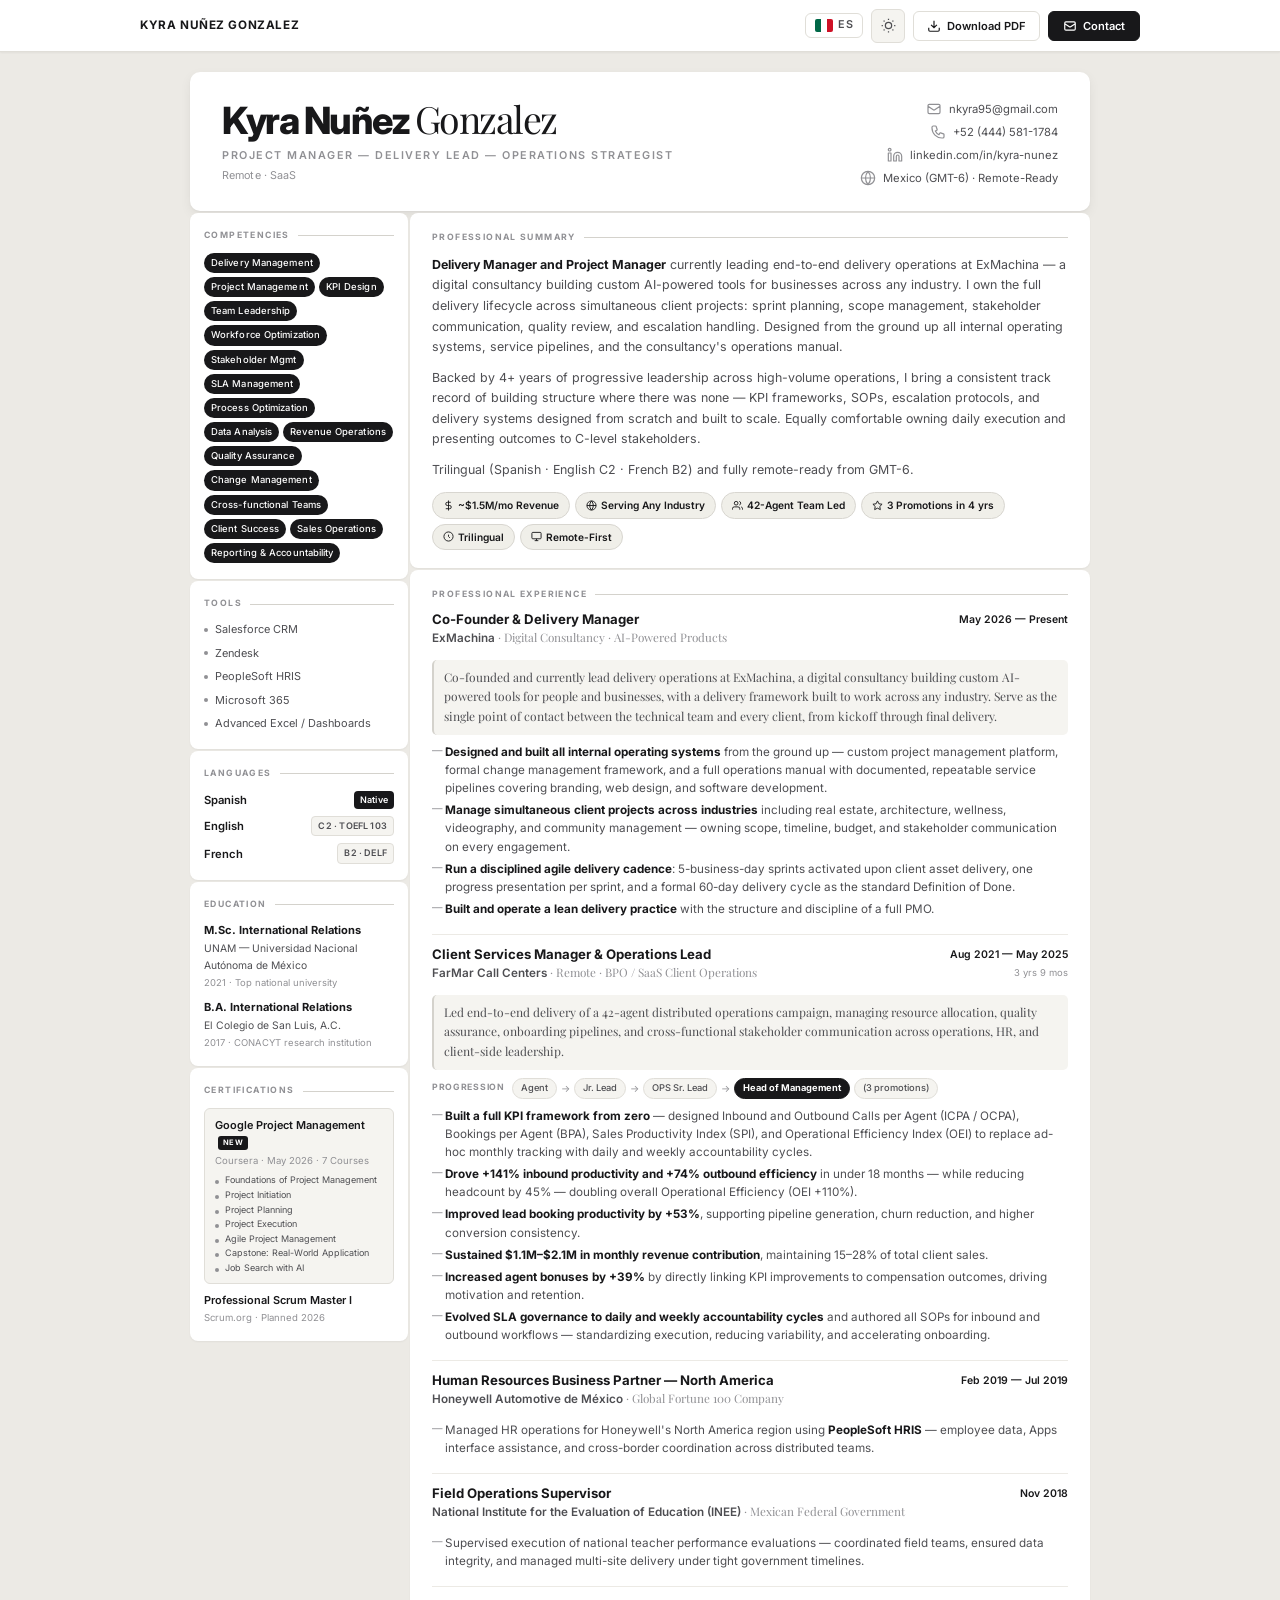
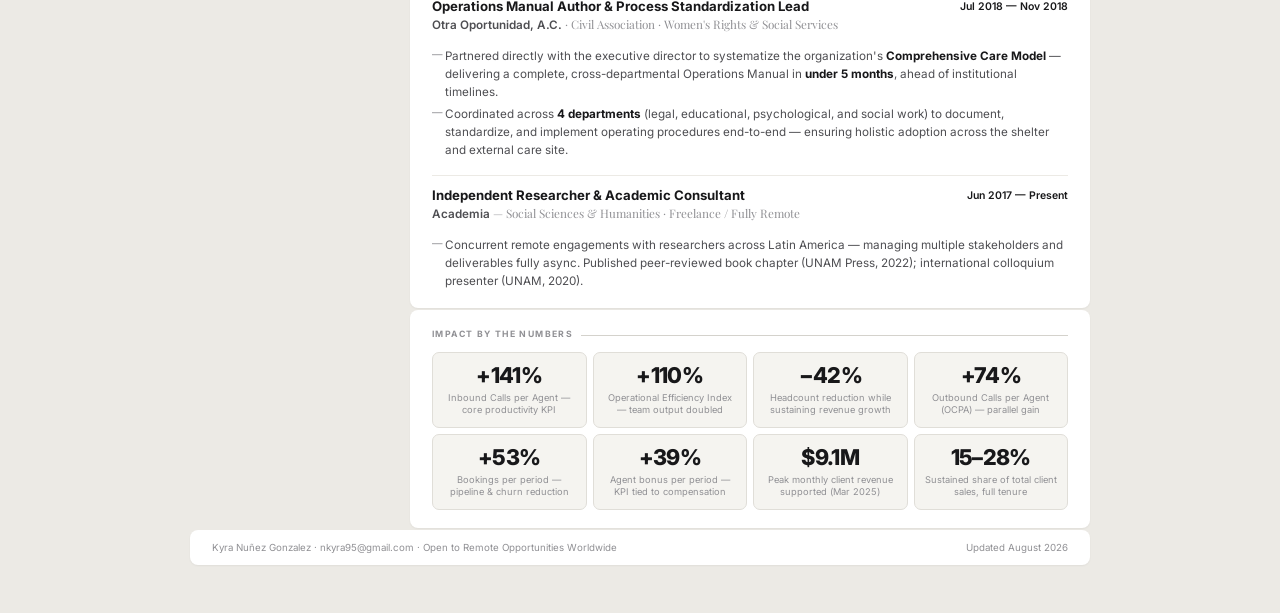
==== commit 74089d36: "CV edits + portfolio cleanup per brief CV: - ExMachina bullets: add bold to all 4 bullet openers - F" ====
--- a/cv/index.html
+++ b/cv/index.html
@@ -208,10 +208,10 @@
               </div>
               <p class="job-overview">Co-founded and currently lead delivery operations at ExMachina, a digital consultancy building custom AI-powered tools for people and businesses, with a delivery framework built to work across any industry. Serve as the single point of contact between the technical team and every client, from kickoff through final delivery.</p>
               <ul class="job-bullets">
-                <li>Designed and built all internal operating systems from the ground up — custom project management platform, formal change management framework, and a full operations manual with documented, repeatable service pipelines covering branding, web design, and software development.</li>
-                <li>Manage simultaneous client projects across industries including real estate, architecture, wellness, videography, and community management — owning scope, timeline, budget, and stakeholder communication on every engagement.</li>
-                <li>Run a disciplined agile delivery cadence: 5-business-day sprints activated upon client asset delivery, one progress presentation per sprint, and a formal 60-day delivery cycle as the standard Definition of Done.</li>
-                <li>Built and operate a lean delivery practice with the structure and discipline of a full PMO.</li>
+                <li><strong>Designed and built all internal operating systems</strong> from the ground up — custom project management platform, formal change management framework, and a full operations manual with documented, repeatable service pipelines covering branding, web design, and software development.</li>
+                <li><strong>Manage simultaneous client projects across industries</strong> including real estate, architecture, wellness, videography, and community management — owning scope, timeline, budget, and stakeholder communication on every engagement.</li>
+                <li><strong>Run a disciplined agile delivery cadence</strong>: 5-business-day sprints activated upon client asset delivery, one progress presentation per sprint, and a formal 60-day delivery cycle as the standard Definition of Done.</li>
+                <li><strong>Built and operate a lean delivery practice</strong> with the structure and discipline of a full PMO.</li>
               </ul>
             </div>
 
@@ -240,14 +240,11 @@
               </div>
               <ul class="job-bullets">
                 <li><strong>Built a full KPI framework from zero</strong> — designed Inbound and Outbound Calls per Agent (ICPA / OCPA), Bookings per Agent (BPA), Sales Productivity Index (SPI), and Operational Efficiency Index (OEI) to replace ad-hoc monthly tracking with daily and weekly accountability cycles.</li>
-                <li><strong>Drove +141% inbound productivity growth</strong> in under 18 months — while reducing inbound headcount by 45%, delivering dramatically more output with a leaner team structure.</li>
-                <li><strong>Scaled outbound efficiency by +74%</strong> simultaneously, maintaining productivity gains across both campaign types as the team scaled down.</li>
-                <li><strong>Doubled overall Operational Efficiency (OEI +110%)</strong> over 18 months by combining ICPA/OCPA growth with a +14% improvement in sales per agent.</li>
+                <li><strong>Drove +141% inbound productivity and +74% outbound efficiency</strong> in under 18 months — while reducing headcount by 45% — doubling overall Operational Efficiency (OEI +110%).</li>
                 <li><strong>Improved lead booking productivity by +53%</strong>, supporting pipeline generation, churn reduction, and higher conversion consistency.</li>
                 <li><strong>Sustained $1.1M–$2.1M in monthly revenue contribution</strong>, maintaining 15–28% of total client sales.</li>
                 <li><strong>Increased agent bonuses by +39%</strong> by directly linking KPI improvements to compensation outcomes, driving motivation and retention.</li>
-                <li><strong>Evolved SLA governance from monthly snapshots to daily and weekly accountability</strong> — established and exceeded targets across all metrics, with recurring reporting to the client's Customer Experience and Sales VPs.</li>
-                <li><strong>Developed and authored the Standard Operating Procedures (SOPs)</strong> covering all tools and processes in the campaign workflows — standardizing execution, reducing variability, and accelerating agent onboarding.</li>
+                <li><strong>Evolved SLA governance to daily and weekly accountability cycles</strong> and authored all SOPs for inbound and outbound workflows — standardizing execution, reducing variability, and accelerating onboarding.</li>
               </ul>
             </div>
 
@@ -266,7 +263,6 @@
               </div>
               <ul class="job-bullets">
                 <li>Managed HR operations for Honeywell's North America region using <strong>PeopleSoft HRIS</strong> — employee data, Apps interface assistance, and cross-border coordination across distributed teams.</li>
-                <li>Gained early exposure to global project coordination, multicultural stakeholder management, and enterprise-scale operational processes in a Fortune 100 environment.</li>
               </ul>
             </div>
 
@@ -304,7 +300,6 @@
               <ul class="job-bullets">
                 <li>Partnered directly with the executive director to systematize the organization's <strong>Comprehensive Care Model</strong> — delivering a complete, cross-departmental Operations Manual in <strong>under 5 months</strong>, ahead of institutional timelines.</li>
                 <li>Coordinated across <strong>4 departments</strong> (legal, educational, psychological, and social work) to document, standardize, and implement operating procedures end-to-end — ensuring holistic adoption across the shelter and external care site.</li>
-                <li>Applied structured copy-editing and process design skills to translate complex, multi-disciplinary workflows into a clear, actionable manual used as the operational backbone of the organization.</li>
               </ul>
             </div>
 
@@ -322,8 +317,7 @@
                 </div>
               </div>
               <ul class="job-bullets">
-                <li>Joined researchers across Latin America on concurrent project-based engagements — managing multiple stakeholders, deliverables, and deadlines fully remotely, demonstrating long-standing async work discipline.</li>
-                <li>Published peer-reviewed book chapter (UNAM Press, 2022); thesis committee member; international colloquium presenter (UNAM, 2020); journal book review contributor (2019).</li>
+                <li>Concurrent remote engagements with researchers across Latin America — managing multiple stakeholders and deliverables fully async. Published peer-reviewed book chapter (UNAM Press, 2022); international colloquium presenter (UNAM, 2020).</li>
               </ul>
             </div>
 
@@ -374,7 +368,7 @@
       <!-- FOOTER -->
       <footer class="cv-footer no-print">
         <span>Kyra Nuñez Gonzalez · nkyra95@gmail.com · Open to Remote Opportunities Worldwide</span>
-        <span>Updated March 2026</span>
+        <span>Updated August 2026</span>
       </footer>
 
     </div>
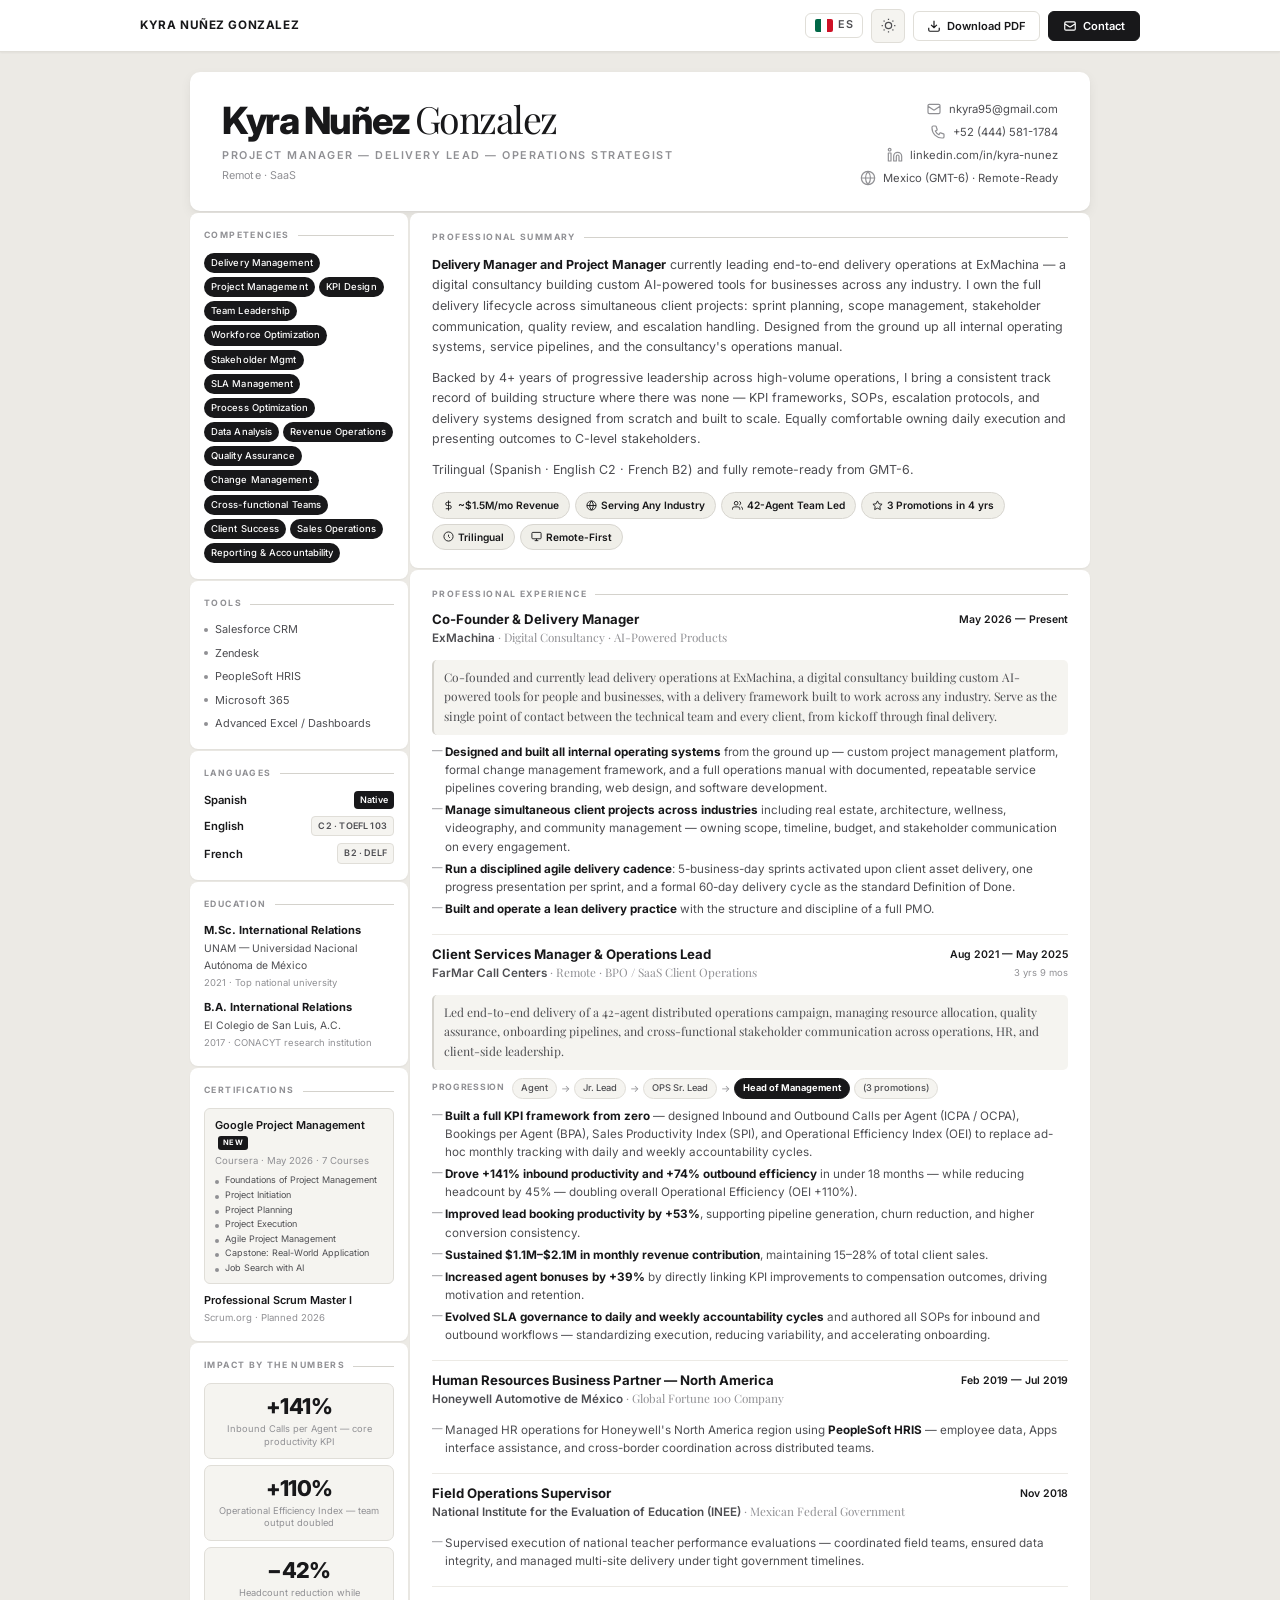
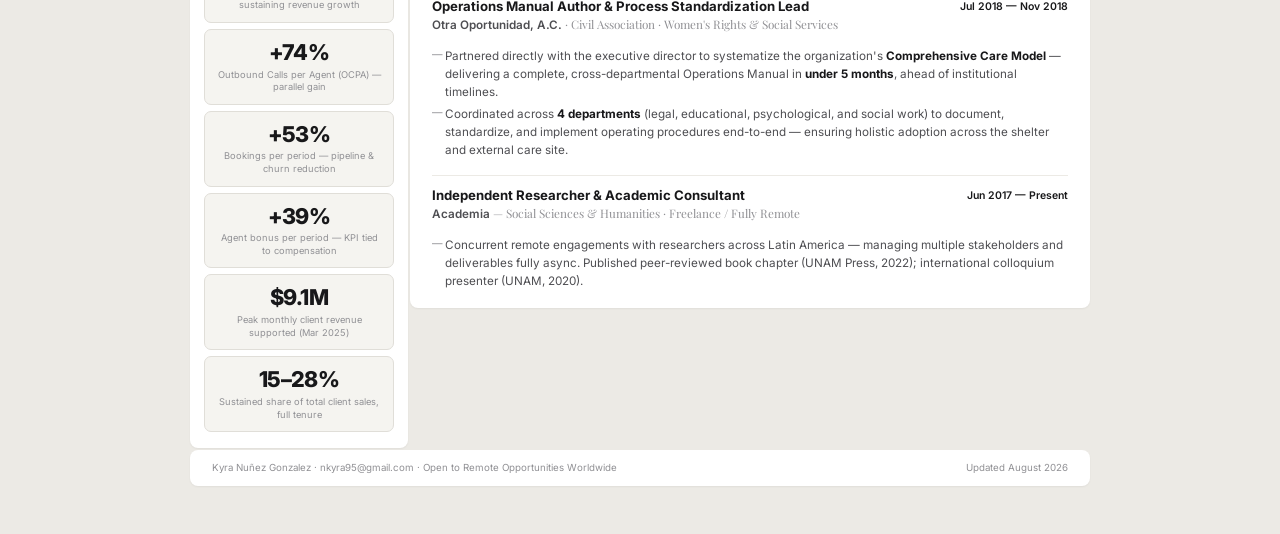
==== commit 0d957b0e: "Move Impact by the Numbers to sidebar below Certifications Single-column layout via .cv-sidebar .ach" ====
--- a/cv/index.html
+++ b/cv/index.html
@@ -164,6 +164,45 @@
             </ul>
           </div>
 
+          <!-- ACHIEVEMENTS -->
+          <div class="sidebar-card">
+            <h2 class="section-heading">Impact by the Numbers</h2>
+            <div class="achievements-grid">
+              <div class="achievement-card">
+                <div class="achievement-metric">+141%</div>
+                <div class="achievement-label">Inbound Calls per Agent — core productivity KPI</div>
+              </div>
+              <div class="achievement-card">
+                <div class="achievement-metric">+110%</div>
+                <div class="achievement-label">Operational Efficiency Index — team output doubled</div>
+              </div>
+              <div class="achievement-card">
+                <div class="achievement-metric">−42%</div>
+                <div class="achievement-label">Headcount reduction while sustaining revenue growth</div>
+              </div>
+              <div class="achievement-card">
+                <div class="achievement-metric">+74%</div>
+                <div class="achievement-label">Outbound Calls per Agent (OCPA) — parallel gain</div>
+              </div>
+              <div class="achievement-card">
+                <div class="achievement-metric">+53%</div>
+                <div class="achievement-label">Bookings per period — pipeline &amp; churn reduction</div>
+              </div>
+              <div class="achievement-card">
+                <div class="achievement-metric">+39%</div>
+                <div class="achievement-label">Agent bonus per period — KPI tied to compensation</div>
+              </div>
+              <div class="achievement-card">
+                <div class="achievement-metric">$9.1M</div>
+                <div class="achievement-label">Peak monthly client revenue supported (Mar 2025)</div>
+              </div>
+              <div class="achievement-card">
+                <div class="achievement-metric">15–28%</div>
+                <div class="achievement-label">Sustained share of total client sales, full tenure</div>
+              </div>
+            </div>
+          </div>
+
         </aside>
 
         <!-- ─── MAIN ─── -->
@@ -323,44 +362,6 @@
 
           </div>
 
-          <!-- ACHIEVEMENTS -->
-          <div class="main-card">
-            <h2 class="section-heading">Impact by the Numbers</h2>
-            <div class="achievements-grid">
-              <div class="achievement-card">
-                <div class="achievement-metric">+141%</div>
-                <div class="achievement-label">Inbound Calls per Agent — core productivity KPI</div>
-              </div>
-              <div class="achievement-card">
-                <div class="achievement-metric">+110%</div>
-                <div class="achievement-label">Operational Efficiency Index — team output doubled</div>
-              </div>
-              <div class="achievement-card">
-                <div class="achievement-metric">−42%</div>
-                <div class="achievement-label">Headcount reduction while sustaining revenue growth</div>
-              </div>
-              <div class="achievement-card">
-                <div class="achievement-metric">+74%</div>
-                <div class="achievement-label">Outbound Calls per Agent (OCPA) — parallel gain</div>
-              </div>
-              <div class="achievement-card">
-                <div class="achievement-metric">+53%</div>
-                <div class="achievement-label">Bookings per period — pipeline &amp; churn reduction</div>
-              </div>
-              <div class="achievement-card">
-                <div class="achievement-metric">+39%</div>
-                <div class="achievement-label">Agent bonus per period — KPI tied to compensation</div>
-              </div>
-              <div class="achievement-card">
-                <div class="achievement-metric">$9.1M</div>
-                <div class="achievement-label">Peak monthly client revenue supported (Mar 2025)</div>
-              </div>
-              <div class="achievement-card">
-                <div class="achievement-metric">15–28%</div>
-                <div class="achievement-label">Sustained share of total client sales, full tenure</div>
-              </div>
-            </div>
-          </div>
 
         </main>
       </div>
--- a/cv/style.css
+++ b/cv/style.css
@@ -493,6 +493,9 @@
   grid-template-columns: repeat(4, 1fr);
   gap: 6px;
 }
+.cv-sidebar .achievements-grid {
+  grid-template-columns: 1fr;
+}
 .achievement-card {
   background: var(--surface-2);
   border: 1px solid var(--border);
